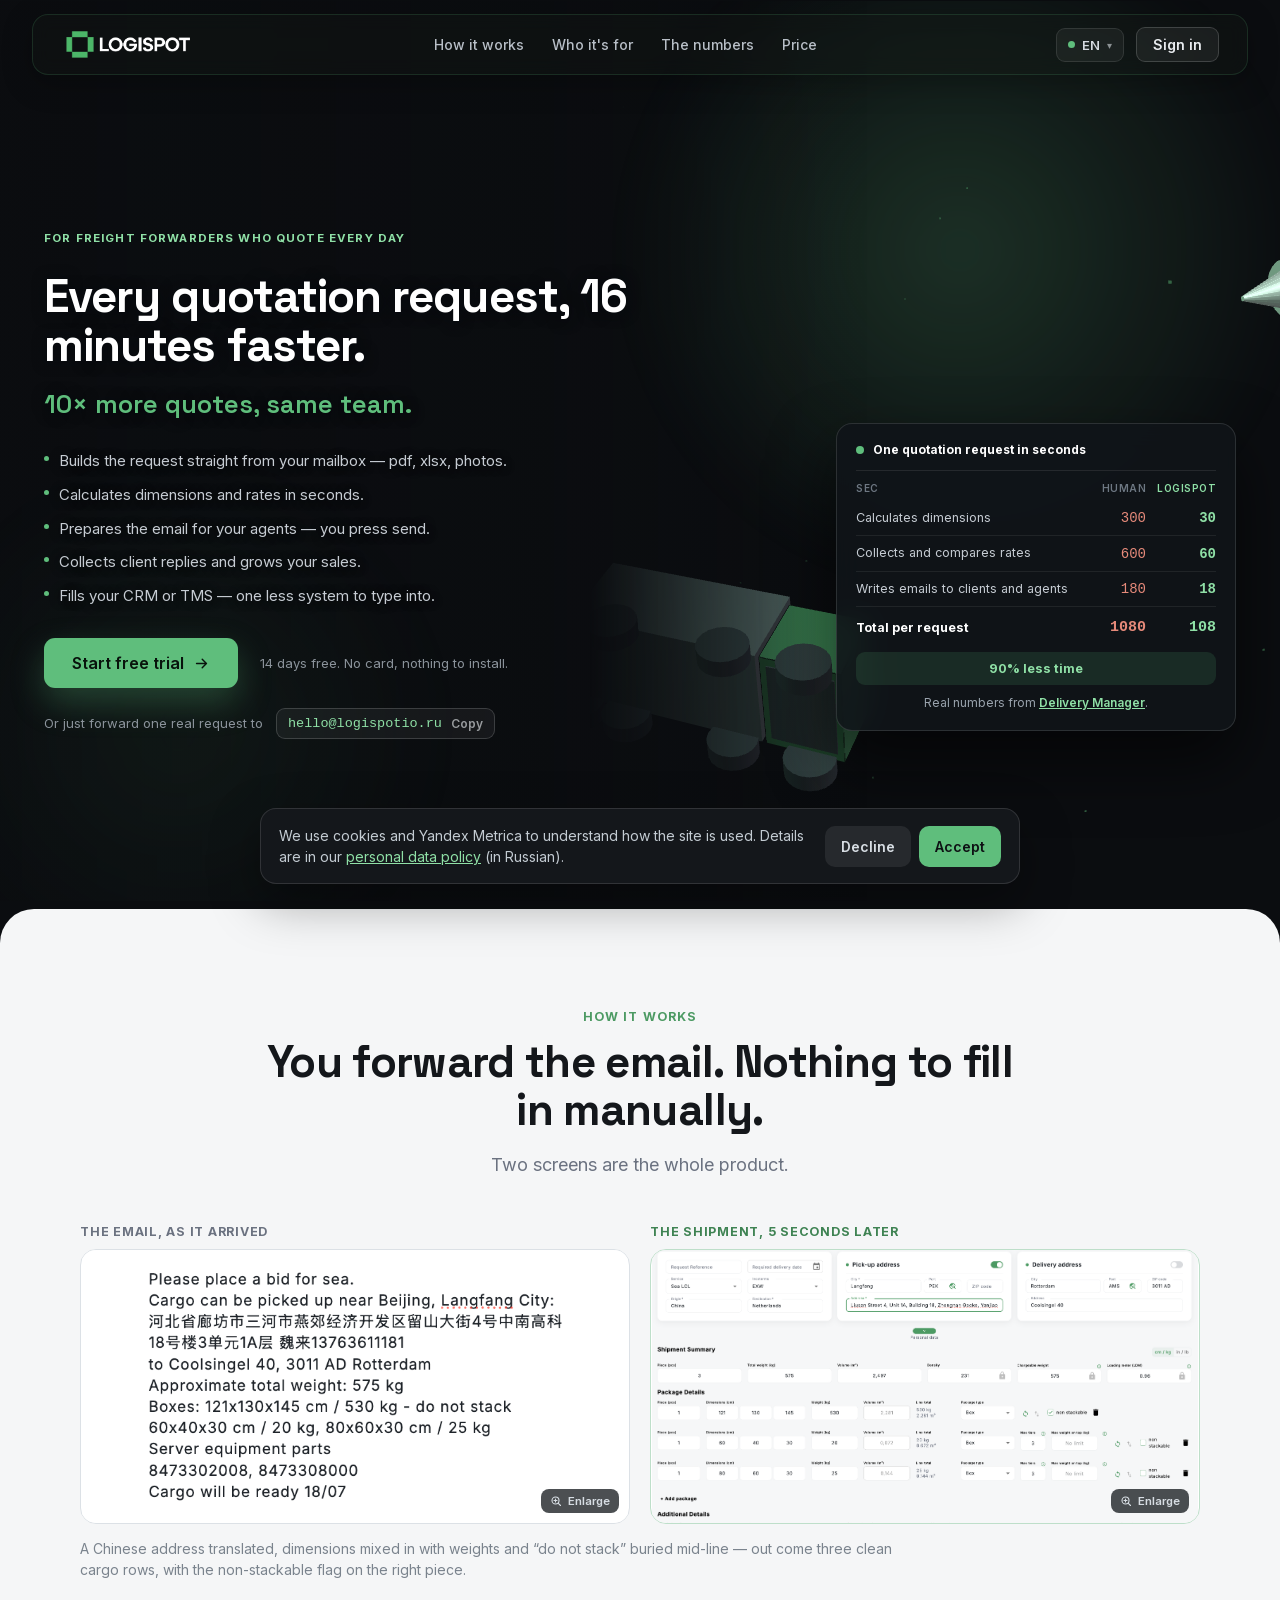
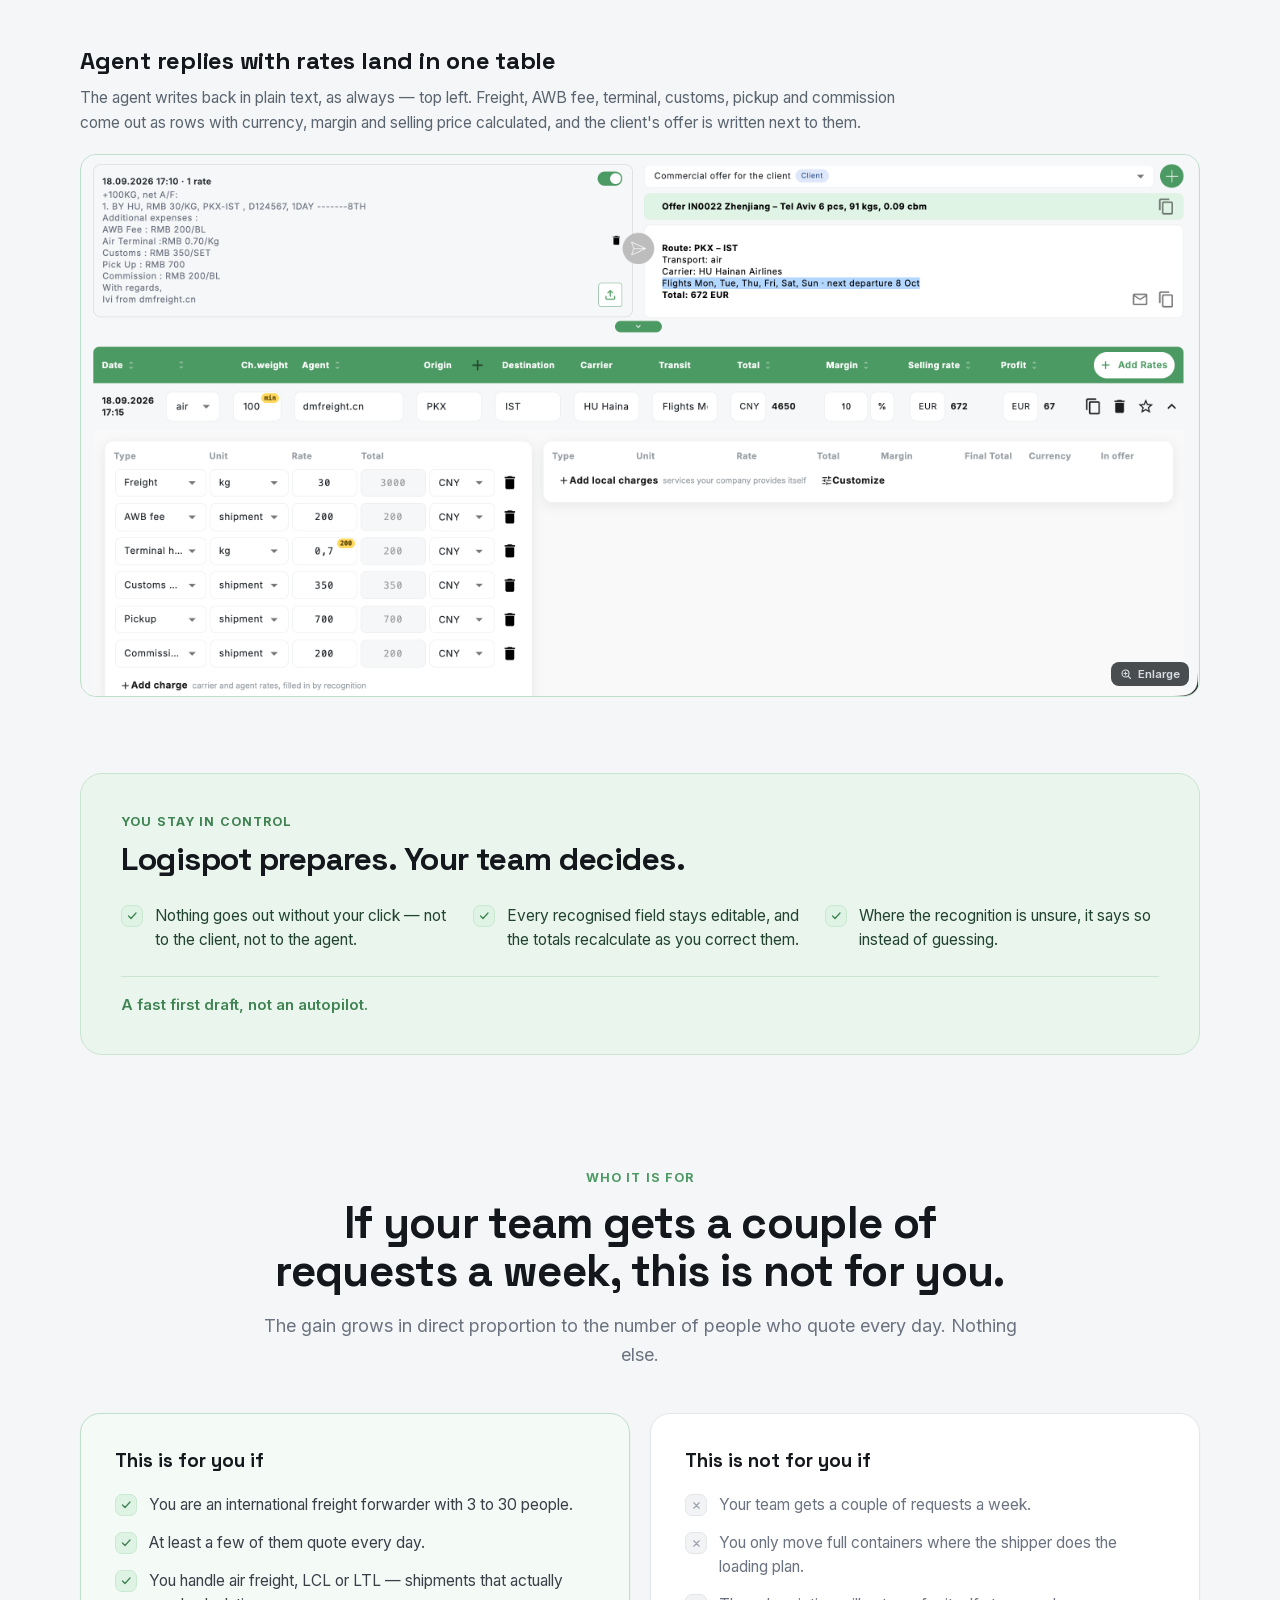
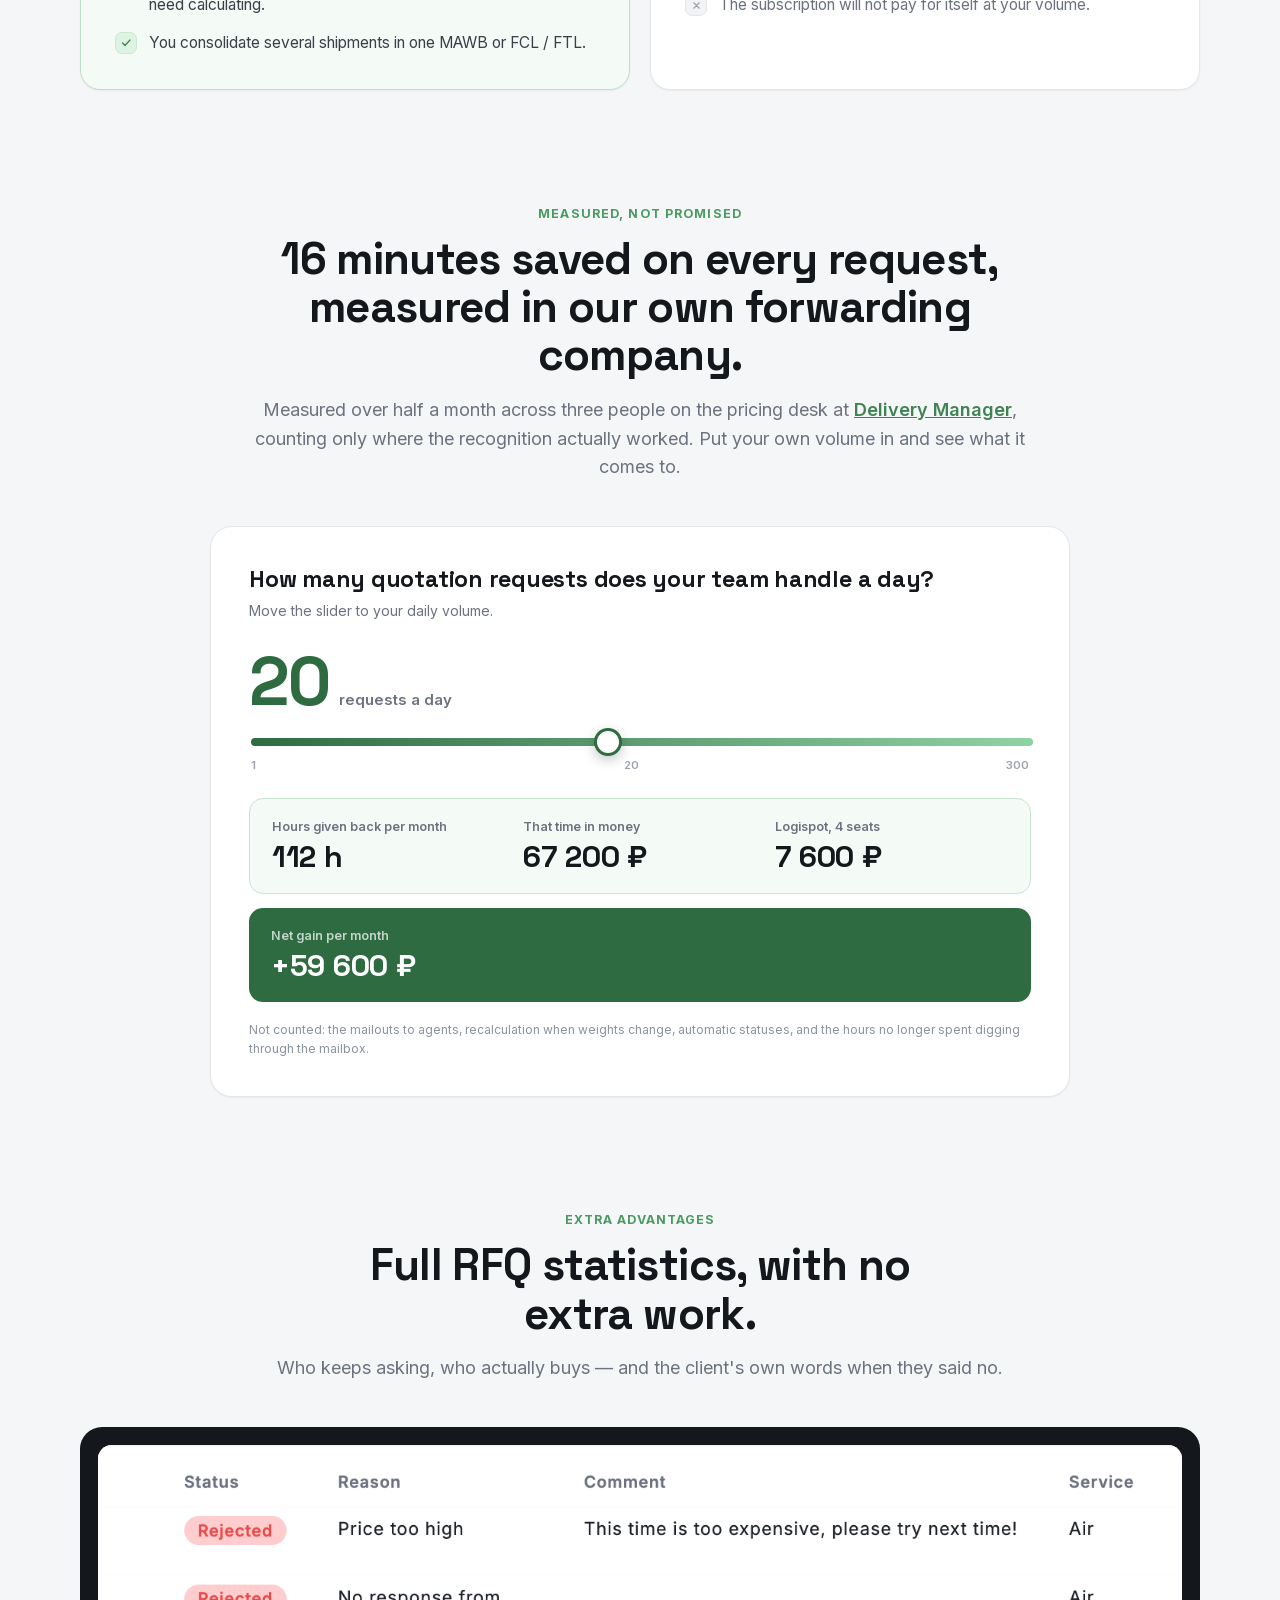
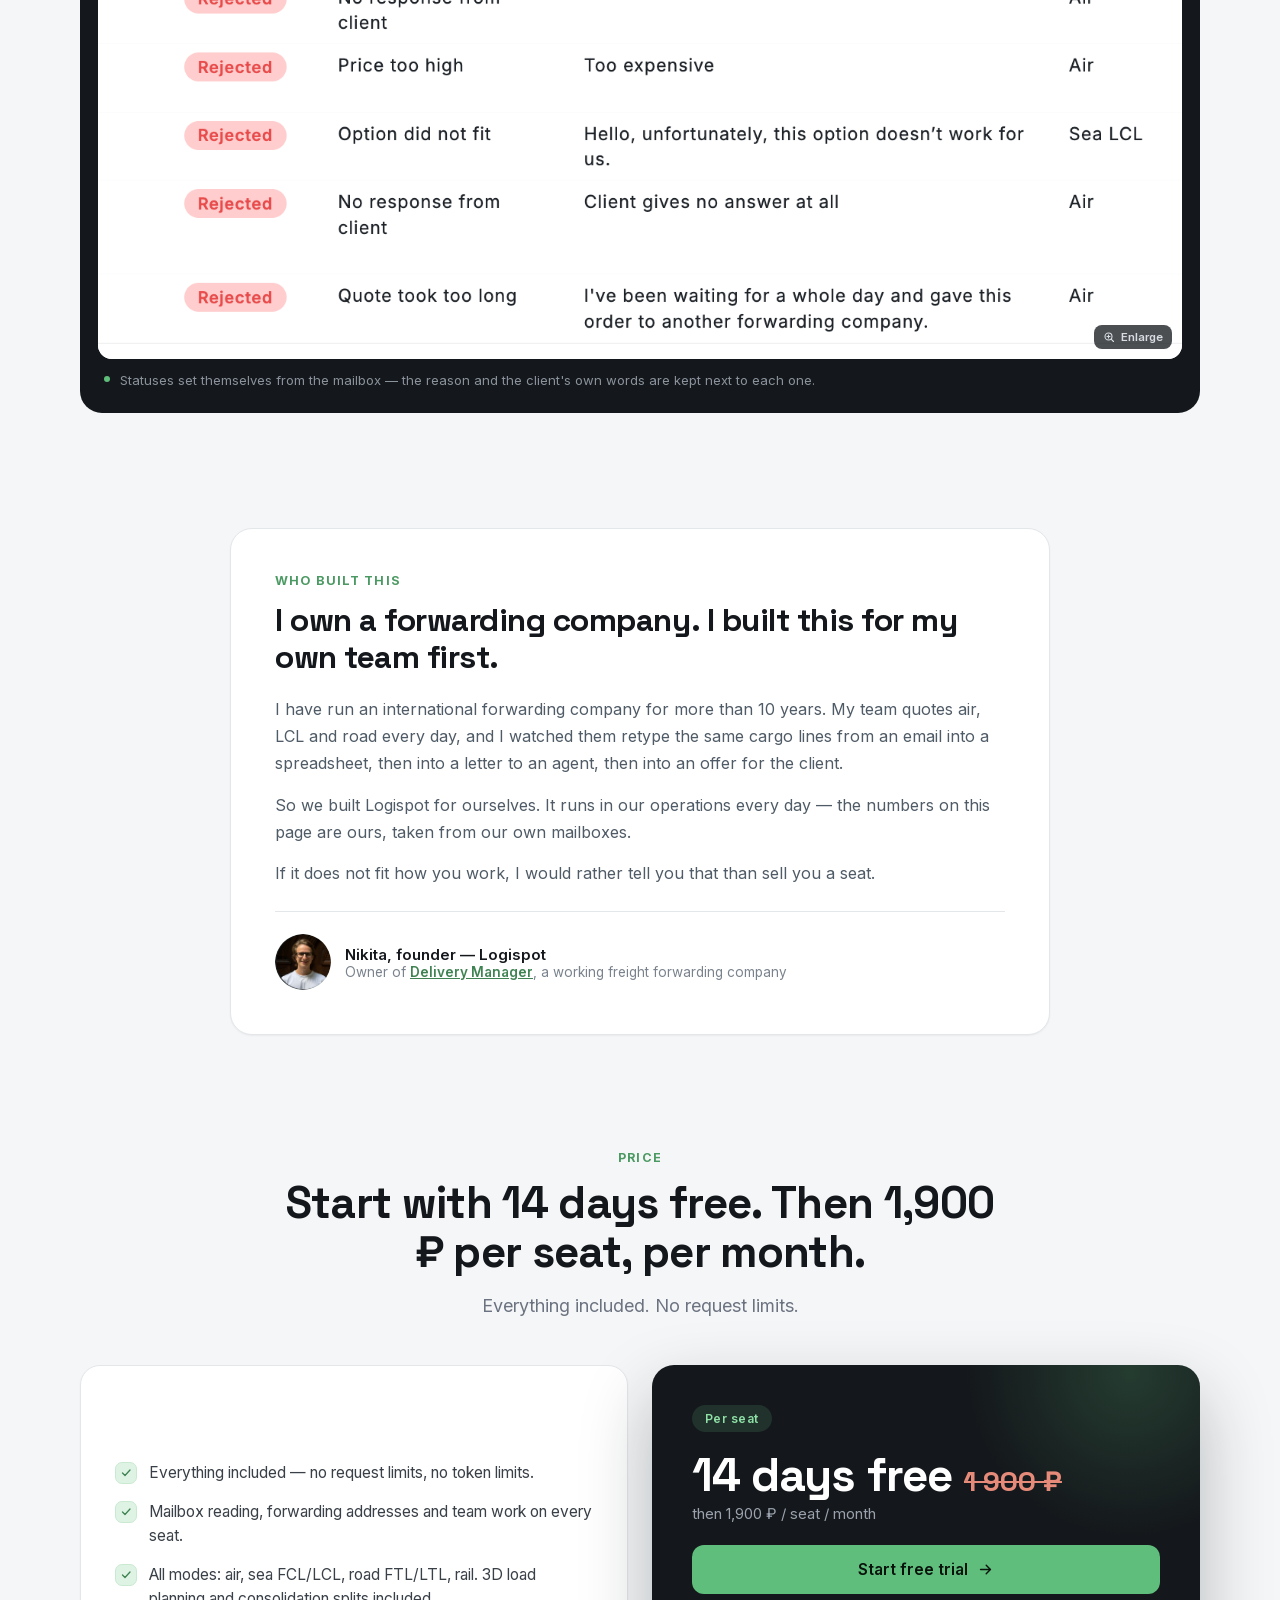
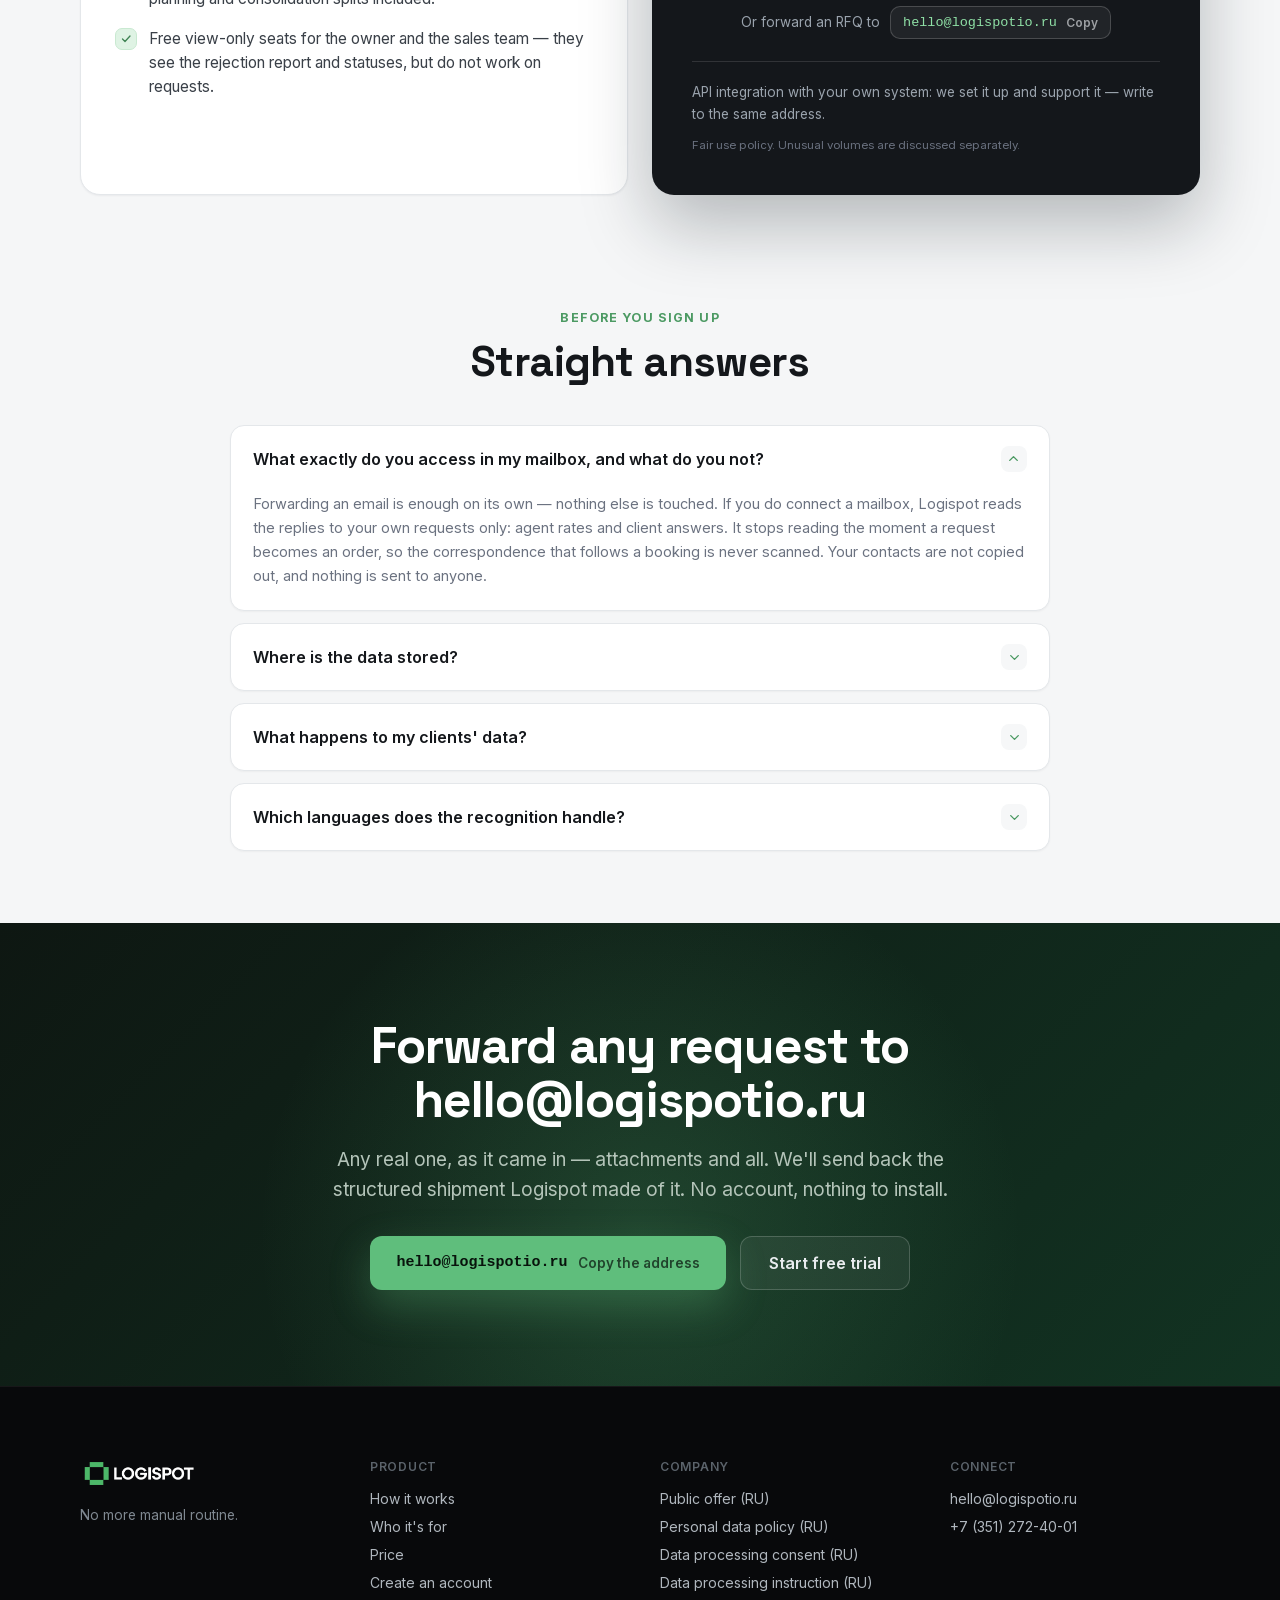
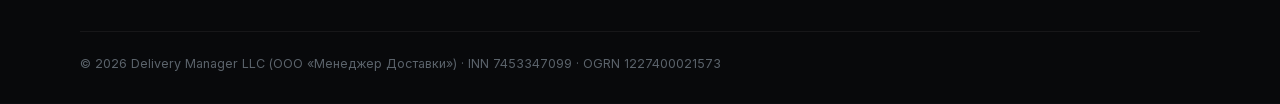
==== en/index.html @ d1663364 "Russian site logispotio.ru: RU + EN, legal docs, self-hosted assets, VPS deploy" ====
<!DOCTYPE html>
<html lang="en">
<head>
  <meta charset="utf-8">
  <meta name="viewport" content="width=device-width, initial-scale=1">
  <title>Logispot — quotation automation for freight forwarders</title>
  <meta name="description" content="Logispot reads the quotation requests in your team’s mailbox, turns them into structured shipments, sends them to your agents and tracks what comes back. 14 days free, then 1,900 ₽ per seat per month.">
  <meta name="robots" content="index, follow">
  <link rel="canonical" href="https://logispotio.ru/en/">
  <link rel="alternate" hreflang="ru" href="https://logispotio.ru/">
  <link rel="alternate" hreflang="en" href="https://logispotio.ru/en/">
  <link rel="alternate" hreflang="x-default" href="https://logispotio.ru/">
  <link rel="icon" type="image/svg+xml" href="../static/img/favicon.svg">
  <meta property="og:type" content="website">
  <meta property="og:site_name" content="Logispot">
  <meta property="og:locale" content="en_US">
  <meta property="og:title" content="Logispot — 10× more quotes, same team">
  <meta property="og:description" content="Logispot reads the quotation requests in your team’s mailbox, turns them into structured shipments, sends them to your agents and tracks what comes back. 14 days free, then 1,900 ₽ per seat per month.">
  <meta property="og:url" content="https://logispotio.ru/en/">
  <meta property="og:image" content="https://logispotio.ru/static/img/logo-color.png">
  <link rel="preload" href="../static/fonts/inter-cyrillic-1.woff2" as="font" type="font/woff2" crossorigin>
  <link rel="stylesheet" href="../static/css/fonts.css?v=20261016a">
  <link rel="stylesheet" href="../static/css/styles.css?v=20261016a">
  <script type="application/ld+json">
  {"@context":"https://schema.org","@type":"SoftwareApplication","name":"Logispot","applicationCategory":"BusinessApplication","operatingSystem":"Web","inLanguage":"en","url":"https://logispotio.ru/en/","offers":{"@type":"Offer","price":"1900","priceCurrency":"RUB"},"provider":{"@type":"Organization","name":"ООО «Менеджер Доставки»","taxID":"7453347099"}}
  </script>
</head>
<body>
  <div id="app"></div>
  <noscript>
    <div style="max-width:640px;margin:80px auto;padding:0 24px;font-family:'Inter',system-ui,sans-serif;color:#E9ECEF;text-align:center;">
      <h1 style="font-family:'Space Grotesk',sans-serif;color:#fff;">Logispot</h1>
      <p style="color:#A9B1B9;line-height:1.6;">Logispot reads the requests in your mailbox and turns them into structured shipments. Enable JavaScript or open <a href="https://app.logispotio.ru">app.logispotio.ru</a>.</p>
    </div>
  </noscript>
  <script>window.LP_LANG = 'EN'; window.LP_BASE = '../'; window.LP_METRIKA_ID = '';</script>
  <script src="../static/vendor/three.min.js"></script>
  <script src="../static/js/app.js?v=20261016a" defer></script>
</body>
</html>
---- static/css/fonts.css ----
/* cyrillic-ext */
@font-face {
  font-family: 'Inter';
  font-style: normal;
  font-weight: 400;
  font-display: swap;
  src: url(../fonts/inter-cyrillic-ext-0.woff2) format('woff2');
  unicode-range: U+0460-052F, U+1C80-1C8A, U+20B4, U+2DE0-2DFF, U+A640-A69F, U+FE2E-FE2F;
}
/* cyrillic */
@font-face {
  font-family: 'Inter';
  font-style: normal;
  font-weight: 400;
  font-display: swap;
  src: url(../fonts/inter-cyrillic-1.woff2) format('woff2');
  unicode-range: U+0301, U+0400-045F, U+0490-0491, U+04B0-04B1, U+2116;
}
/* latin-ext */
@font-face {
  font-family: 'Inter';
  font-style: normal;
  font-weight: 400;
  font-display: swap;
  src: url(../fonts/inter-latin-ext-2.woff2) format('woff2');
  unicode-range: U+0100-02BA, U+02BD-02C5, U+02C7-02CC, U+02CE-02D7, U+02DD-02FF, U+0304, U+0308, U+0329, U+1D00-1DBF, U+1E00-1E9F, U+1EF2-1EFF, U+2020, U+20A0-20AB, U+20AD-20C4, U+2113, U+2C60-2C7F, U+A720-A7FF;
}
/* latin */
@font-face {
  font-family: 'Inter';
  font-style: normal;
  font-weight: 400;
  font-display: swap;
  src: url(../fonts/inter-latin-3.woff2) format('woff2');
  unicode-range: U+0000-00FF, U+0131, U+0152-0153, U+02BB-02BC, U+02C6, U+02DA, U+02DC, U+0304, U+0308, U+0329, U+2000-206F, U+20AC, U+2122, U+2191, U+2193, U+2212, U+2215, U+FEFF, U+FFFD;
}
/* cyrillic-ext */
@font-face {
  font-family: 'Inter';
  font-style: normal;
  font-weight: 500;
  font-display: swap;
  src: url(../fonts/inter-cyrillic-ext-0.woff2) format('woff2');
  unicode-range: U+0460-052F, U+1C80-1C8A, U+20B4, U+2DE0-2DFF, U+A640-A69F, U+FE2E-FE2F;
}
/* cyrillic */
@font-face {
  font-family: 'Inter';
  font-style: normal;
  font-weight: 500;
  font-display: swap;
  src: url(../fonts/inter-cyrillic-1.woff2) format('woff2');
  unicode-range: U+0301, U+0400-045F, U+0490-0491, U+04B0-04B1, U+2116;
}
/* latin-ext */
@font-face {
  font-family: 'Inter';
  font-style: normal;
  font-weight: 500;
  font-display: swap;
  src: url(../fonts/inter-latin-ext-2.woff2) format('woff2');
  unicode-range: U+0100-02BA, U+02BD-02C5, U+02C7-02CC, U+02CE-02D7, U+02DD-02FF, U+0304, U+0308, U+0329, U+1D00-1DBF, U+1E00-1E9F, U+1EF2-1EFF, U+2020, U+20A0-20AB, U+20AD-20C4, U+2113, U+2C60-2C7F, U+A720-A7FF;
}
/* latin */
@font-face {
  font-family: 'Inter';
  font-style: normal;
  font-weight: 500;
  font-display: swap;
  src: url(../fonts/inter-latin-3.woff2) format('woff2');
  unicode-range: U+0000-00FF, U+0131, U+0152-0153, U+02BB-02BC, U+02C6, U+02DA, U+02DC, U+0304, U+0308, U+0329, U+2000-206F, U+20AC, U+2122, U+2191, U+2193, U+2212, U+2215, U+FEFF, U+FFFD;
}
/* cyrillic-ext */
@font-face {
  font-family: 'Inter';
  font-style: normal;
  font-weight: 600;
  font-display: swap;
  src: url(../fonts/inter-cyrillic-ext-0.woff2) format('woff2');
  unicode-range: U+0460-052F, U+1C80-1C8A, U+20B4, U+2DE0-2DFF, U+A640-A69F, U+FE2E-FE2F;
}
/* cyrillic */
@font-face {
  font-family: 'Inter';
  font-style: normal;
  font-weight: 600;
  font-display: swap;
  src: url(../fonts/inter-cyrillic-1.woff2) format('woff2');
  unicode-range: U+0301, U+0400-045F, U+0490-0491, U+04B0-04B1, U+2116;
}
/* latin-ext */
@font-face {
  font-family: 'Inter';
  font-style: normal;
  font-weight: 600;
  font-display: swap;
  src: url(../fonts/inter-latin-ext-2.woff2) format('woff2');
  unicode-range: U+0100-02BA, U+02BD-02C5, U+02C7-02CC, U+02CE-02D7, U+02DD-02FF, U+0304, U+0308, U+0329, U+1D00-1DBF, U+1E00-1E9F, U+1EF2-1EFF, U+2020, U+20A0-20AB, U+20AD-20C4, U+2113, U+2C60-2C7F, U+A720-A7FF;
}
/* latin */
@font-face {
  font-family: 'Inter';
  font-style: normal;
  font-weight: 600;
  font-display: swap;
  src: url(../fonts/inter-latin-3.woff2) format('woff2');
  unicode-range: U+0000-00FF, U+0131, U+0152-0153, U+02BB-02BC, U+02C6, U+02DA, U+02DC, U+0304, U+0308, U+0329, U+2000-206F, U+20AC, U+2122, U+2191, U+2193, U+2212, U+2215, U+FEFF, U+FFFD;
}
/* cyrillic-ext */
@font-face {
  font-family: 'Inter';
  font-style: normal;
  font-weight: 700;
  font-display: swap;
  src: url(../fonts/inter-cyrillic-ext-0.woff2) format('woff2');
  unicode-range: U+0460-052F, U+1C80-1C8A, U+20B4, U+2DE0-2DFF, U+A640-A69F, U+FE2E-FE2F;
}
/* cyrillic */
@font-face {
  font-family: 'Inter';
  font-style: normal;
  font-weight: 700;
  font-display: swap;
  src: url(../fonts/inter-cyrillic-1.woff2) format('woff2');
  unicode-range: U+0301, U+0400-045F, U+0490-0491, U+04B0-04B1, U+2116;
}
/* latin-ext */
@font-face {
  font-family: 'Inter';
  font-style: normal;
  font-weight: 700;
  font-display: swap;
  src: url(../fonts/inter-latin-ext-2.woff2) format('woff2');
  unicode-range: U+0100-02BA, U+02BD-02C5, U+02C7-02CC, U+02CE-02D7, U+02DD-02FF, U+0304, U+0308, U+0329, U+1D00-1DBF, U+1E00-1E9F, U+1EF2-1EFF, U+2020, U+20A0-20AB, U+20AD-20C4, U+2113, U+2C60-2C7F, U+A720-A7FF;
}
/* latin */
@font-face {
  font-family: 'Inter';
  font-style: normal;
  font-weight: 700;
  font-display: swap;
  src: url(../fonts/inter-latin-3.woff2) format('woff2');
  unicode-range: U+0000-00FF, U+0131, U+0152-0153, U+02BB-02BC, U+02C6, U+02DA, U+02DC, U+0304, U+0308, U+0329, U+2000-206F, U+20AC, U+2122, U+2191, U+2193, U+2212, U+2215, U+FEFF, U+FFFD;
}
/* latin-ext */
@font-face {
  font-family: 'Space Grotesk';
  font-style: normal;
  font-weight: 500;
  font-display: swap;
  src: url(../fonts/spacegrotesk-latin-ext-4.woff2) format('woff2');
  unicode-range: U+0100-02BA, U+02BD-02C5, U+02C7-02CC, U+02CE-02D7, U+02DD-02FF, U+0304, U+0308, U+0329, U+1D00-1DBF, U+1E00-1E9F, U+1EF2-1EFF, U+2020, U+20A0-20AB, U+20AD-20C4, U+2113, U+2C60-2C7F, U+A720-A7FF;
}
/* latin */
@font-face {
  font-family: 'Space Grotesk';
  font-style: normal;
  font-weight: 500;
  font-display: swap;
  src: url(../fonts/spacegrotesk-latin-5.woff2) format('woff2');
  unicode-range: U+0000-00FF, U+0131, U+0152-0153, U+02BB-02BC, U+02C6, U+02DA, U+02DC, U+0304, U+0308, U+0329, U+2000-206F, U+20AC, U+2122, U+2191, U+2193, U+2212, U+2215, U+FEFF, U+FFFD;
}
/* latin-ext */
@font-face {
  font-family: 'Space Grotesk';
  font-style: normal;
  font-weight: 600;
  font-display: swap;
  src: url(../fonts/spacegrotesk-latin-ext-4.woff2) format('woff2');
  unicode-range: U+0100-02BA, U+02BD-02C5, U+02C7-02CC, U+02CE-02D7, U+02DD-02FF, U+0304, U+0308, U+0329, U+1D00-1DBF, U+1E00-1E9F, U+1EF2-1EFF, U+2020, U+20A0-20AB, U+20AD-20C4, U+2113, U+2C60-2C7F, U+A720-A7FF;
}
/* latin */
@font-face {
  font-family: 'Space Grotesk';
  font-style: normal;
  font-weight: 600;
  font-display: swap;
  src: url(../fonts/spacegrotesk-latin-5.woff2) format('woff2');
  unicode-range: U+0000-00FF, U+0131, U+0152-0153, U+02BB-02BC, U+02C6, U+02DA, U+02DC, U+0304, U+0308, U+0329, U+2000-206F, U+20AC, U+2122, U+2191, U+2193, U+2212, U+2215, U+FEFF, U+FFFD;
}
/* latin-ext */
@font-face {
  font-family: 'Space Grotesk';
  font-style: normal;
  font-weight: 700;
  font-display: swap;
  src: url(../fonts/spacegrotesk-latin-ext-4.woff2) format('woff2');
  unicode-range: U+0100-02BA, U+02BD-02C5, U+02C7-02CC, U+02CE-02D7, U+02DD-02FF, U+0304, U+0308, U+0329, U+1D00-1DBF, U+1E00-1E9F, U+1EF2-1EFF, U+2020, U+20A0-20AB, U+20AD-20C4, U+2113, U+2C60-2C7F, U+A720-A7FF;
}
/* latin */
@font-face {
  font-family: 'Space Grotesk';
  font-style: normal;
  font-weight: 700;
  font-display: swap;
  src: url(../fonts/spacegrotesk-latin-5.woff2) format('woff2');
  unicode-range: U+0000-00FF, U+0131, U+0152-0153, U+02BB-02BC, U+02C6, U+02DA, U+02DC, U+0304, U+0308, U+0329, U+2000-206F, U+20AC, U+2122, U+2191, U+2193, U+2212, U+2215, U+FEFF, U+FFFD;
}
---- static/css/styles.css ----
/* Logispot landing — global styles */

*, *::before, *::after { box-sizing: border-box; }

html { scroll-behavior: smooth; }

body {
  margin: 0;
  background: #0B0D10;
  color: #E9ECEF;
  font-family: 'Inter', system-ui, sans-serif;
  -webkit-font-smoothing: antialiased;
  text-rendering: optimizeLegibility;
  overflow-x: hidden;
}

a { color: #4C9A63; text-decoration: none; }
a:hover { color: #3F8353; }

input:focus, select:focus, textarea:focus {
  outline: none;
  border-color: #5FBE7C !important;
}

button { font-family: inherit; }

/* Animations */
@keyframes lpfloat { 0%, 100% { transform: translateY(0); } 50% { transform: translateY(-9px); } }
@keyframes lppulse { 0%, 100% { opacity: .55; } 50% { opacity: 1; } }

/* Scroll reveal */
[data-reveal] {
  opacity: 0;
  transform: translateY(28px);
  transition: opacity .7s cubic-bezier(.16, 1, .3, 1), transform .7s cubic-bezier(.16, 1, .3, 1);
}
[data-reveal].is-visible { opacity: 1; transform: none; }

/* Card & button hover */
.lp-card {
  transition: transform .25s cubic-bezier(.16,1,.3,1), box-shadow .25s ease, border-color .25s ease;
}
.lp-card:hover {
  transform: translateY(-5px);
  box-shadow: 0 16px 32px rgba(16,24,32,0.12);
  border-color: #3F8353 !important;
}
.lp-btn-primary {
  transition: background-color .2s ease, color .2s ease;
}
.lp-btn-primary:hover {
  background-color: #3F8353 !important;
  color: #fff !important;
}
.lp-btn-secondary {
  transition: background-color .2s ease, border-color .2s ease;
}
.lp-btn-secondary:hover {
  background-color: rgba(255,255,255,0.14) !important;
  border-color: rgba(255,255,255,0.32) !important;
}

/* Nav / footer links */
a.lp-nav-link {
  transition: color .2s ease;
}
a.lp-nav-link:hover {
  color: #5FBE7C !important;
}

/* FAQ chevron */
.lp-faq-chev {
  transition: background-color .2s ease, color .2s ease, transform .3s ease;
}
.lp-faq-btn:hover .lp-faq-chev {
  background-color: #DFF3E4 !important;
  color: #2F6B41 !important;
}

@media (prefers-reduced-motion: reduce) {
  html { scroll-behavior: auto; }
  [data-reveal] { opacity: 1 !important; transform: none !important; transition: none; }
  * { animation-duration: .001ms !important; animation-iteration-count: 1 !important; }
}

@media (max-width: 700px) {
  .lp-nav-links { display: none !important; }
}


/* Four-item grids: only ever 4 or 2 across, never an orphan 3+1 */
.lp-quad {
  grid-template-columns: repeat(4, minmax(0, 1fr)) !important;
}
@media (max-width: 1000px) {
  .lp-quad {
    grid-template-columns: repeat(2, minmax(0, 1fr)) !important;
  }
}
@media (max-width: 520px) {
  .lp-quad {
    grid-template-columns: minmax(0, 1fr) !important;
  }
}

/* Gallery arrows: outside the frame on wide screens, tucked in on narrow ones */
.lp-shot-nav {
  position: absolute;
  top: 50%;
  margin-top: -34px;
  transform: translateY(-50%);
  transition: background-color .2s ease, box-shadow .2s ease;
  z-index: 2;
}
.lp-shot-nav:hover {
  background: #2E6B41 !important;
  box-shadow: 0 8px 22px rgba(16,24,32,0.26) !important;
}
.lp-shot-nav-prev { left: -72px; }
.lp-shot-nav-next { right: -72px; }
@media (max-width: 1330px) {
  .lp-shot-nav-prev { left: 12px; }
  .lp-shot-nav-next { right: 12px; }
}

.lp-shot-frame {
  transition: border-color .25s ease, box-shadow .25s ease;
}
.lp-shot-frame:hover {
  border-color: #3F8353 !important;
  box-shadow: 0 10px 30px rgba(47,107,65,0.14) !important;
}

/* Feature grids: always 3 across, then 2, then 1 — never an orphan */
.lp-tri { grid-template-columns: repeat(3, minmax(0, 1fr)) !important; }
@media (max-width: 980px) { .lp-tri { grid-template-columns: repeat(2, minmax(0, 1fr)) !important; } }
@media (max-width: 620px) { .lp-tri { grid-template-columns: minmax(0, 1fr) !important; } }

/* Three lead cards: 3 across or stacked — never 2+1 */
@media (max-width: 980px) {
  .lp-tri-lead { grid-template-columns: minmax(0, 1fr) !important; }
}

/* Rates: agent letter beside the table, stacked on narrow screens */
@media (max-width: 720px) {
  .lp-rates-pair { grid-template-columns: minmax(0, 1fr) !important; }
}

/* Single-question calculator slider */
.lp-range {
  -webkit-appearance: none;
  appearance: none;
  width: 100%;
  height: 8px;
  border-radius: 999px;
  background: linear-gradient(90deg, #2E6B41, #8FD2A4);
  outline: none;
  cursor: pointer;
}
.lp-range::-webkit-slider-thumb {
  -webkit-appearance: none;
  width: 28px;
  height: 28px;
  border-radius: 50%;
  background: #fff;
  border: 3px solid #2E6B41;
  box-shadow: 0 4px 12px rgba(16, 24, 32, 0.24);
  cursor: grab;
}
.lp-range::-moz-range-thumb {
  width: 28px;
  height: 28px;
  border-radius: 50%;
  background: #fff;
  border: 3px solid #2E6B41;
  box-shadow: 0 4px 12px rgba(16, 24, 32, 0.24);
  cursor: grab;
}
.lp-range:focus-visible { box-shadow: 0 0 0 4px rgba(95, 190, 124, 0.35); }

/* ROI calculator */
.lp-calc-in { grid-template-columns: repeat(3, minmax(0, 1fr)) !important; }
.lp-calc-out { grid-auto-flow: column !important; grid-auto-columns: minmax(0, 1fr) !important; }
@media (max-width: 860px) {
  .lp-calc-in { grid-template-columns: repeat(2, minmax(0, 1fr)) !important; }
}
@media (max-width: 560px) {
  .lp-calc-in { grid-template-columns: minmax(0, 1fr) !important; }
  .lp-calc-out { grid-auto-flow: row !important; }
}

/* Mobile nav: burger replaces the inline links */
@media (max-width: 700px) {
  .lp-burger { display: inline-flex !important; }
}

/* Mobile hero: 3D drops behind, the comparison card flows under the copy */
@media (max-width: 900px) {
  #lp-hero-3d { opacity: 0.22; }
  .lp-hero-slot { min-height: 0 !important; flex-basis: 100% !important; }
  .lp-hero-card {
    position: static !important;
    width: 100% !important;
    animation: none !important;
    margin-top: 6px;
  }
}

/* Hero 3D: objects fade out before they reach the copy column */
#lp-hero-3d {
  -webkit-mask-image: linear-gradient(90deg, transparent 0%, transparent 46%, rgba(0,0,0,0.45) 64%, #000 84%);
  mask-image: linear-gradient(90deg, transparent 0%, transparent 46%, rgba(0,0,0,0.45) 64%, #000 84%);
}
@media (max-width: 900px) {
  #lp-hero-3d {
    -webkit-mask-image: none;
    mask-image: none;
  }
}

/* Keep the hero eyebrow clear of the floating nav (~75px of chrome) */
.lp-hero { padding-top: clamp(104px, 10vh, 150px) !important; }
@media (max-width: 900px) {
  .lp-hero { padding-top: 118px !important; }
}
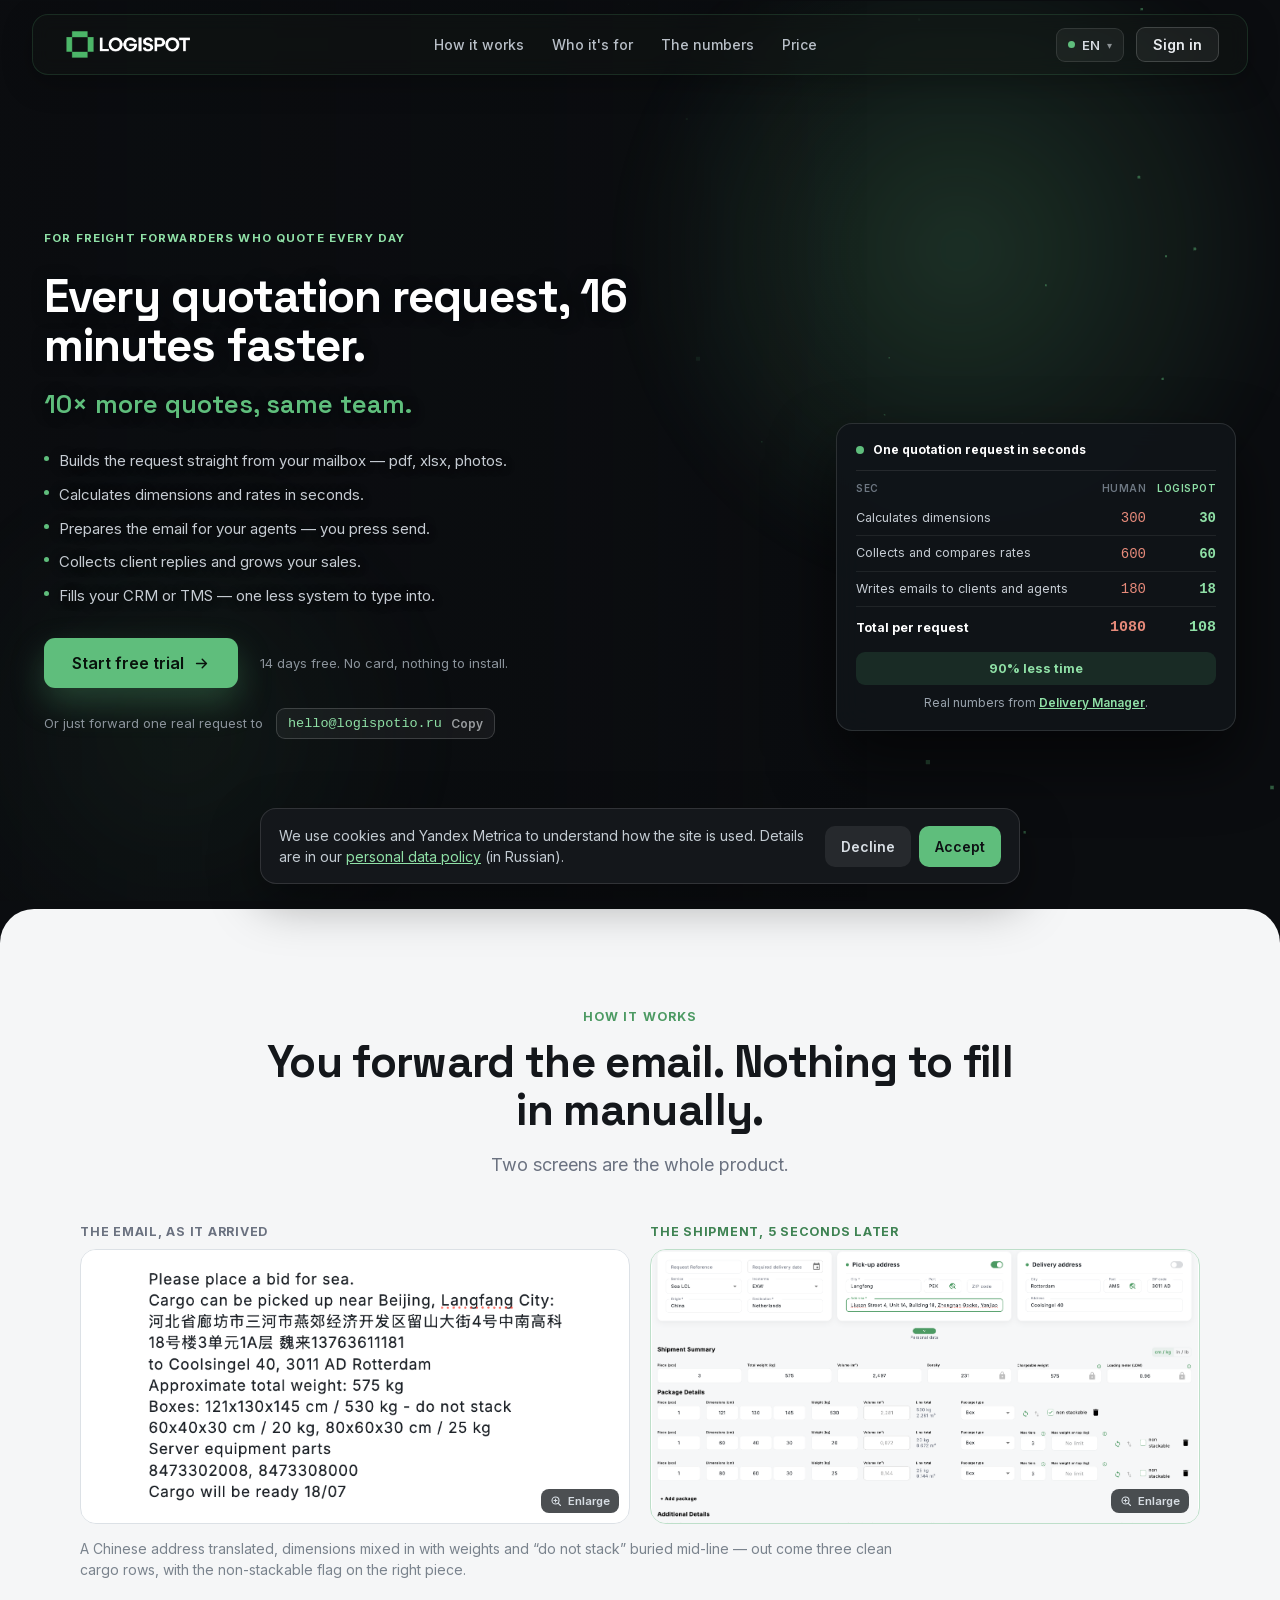
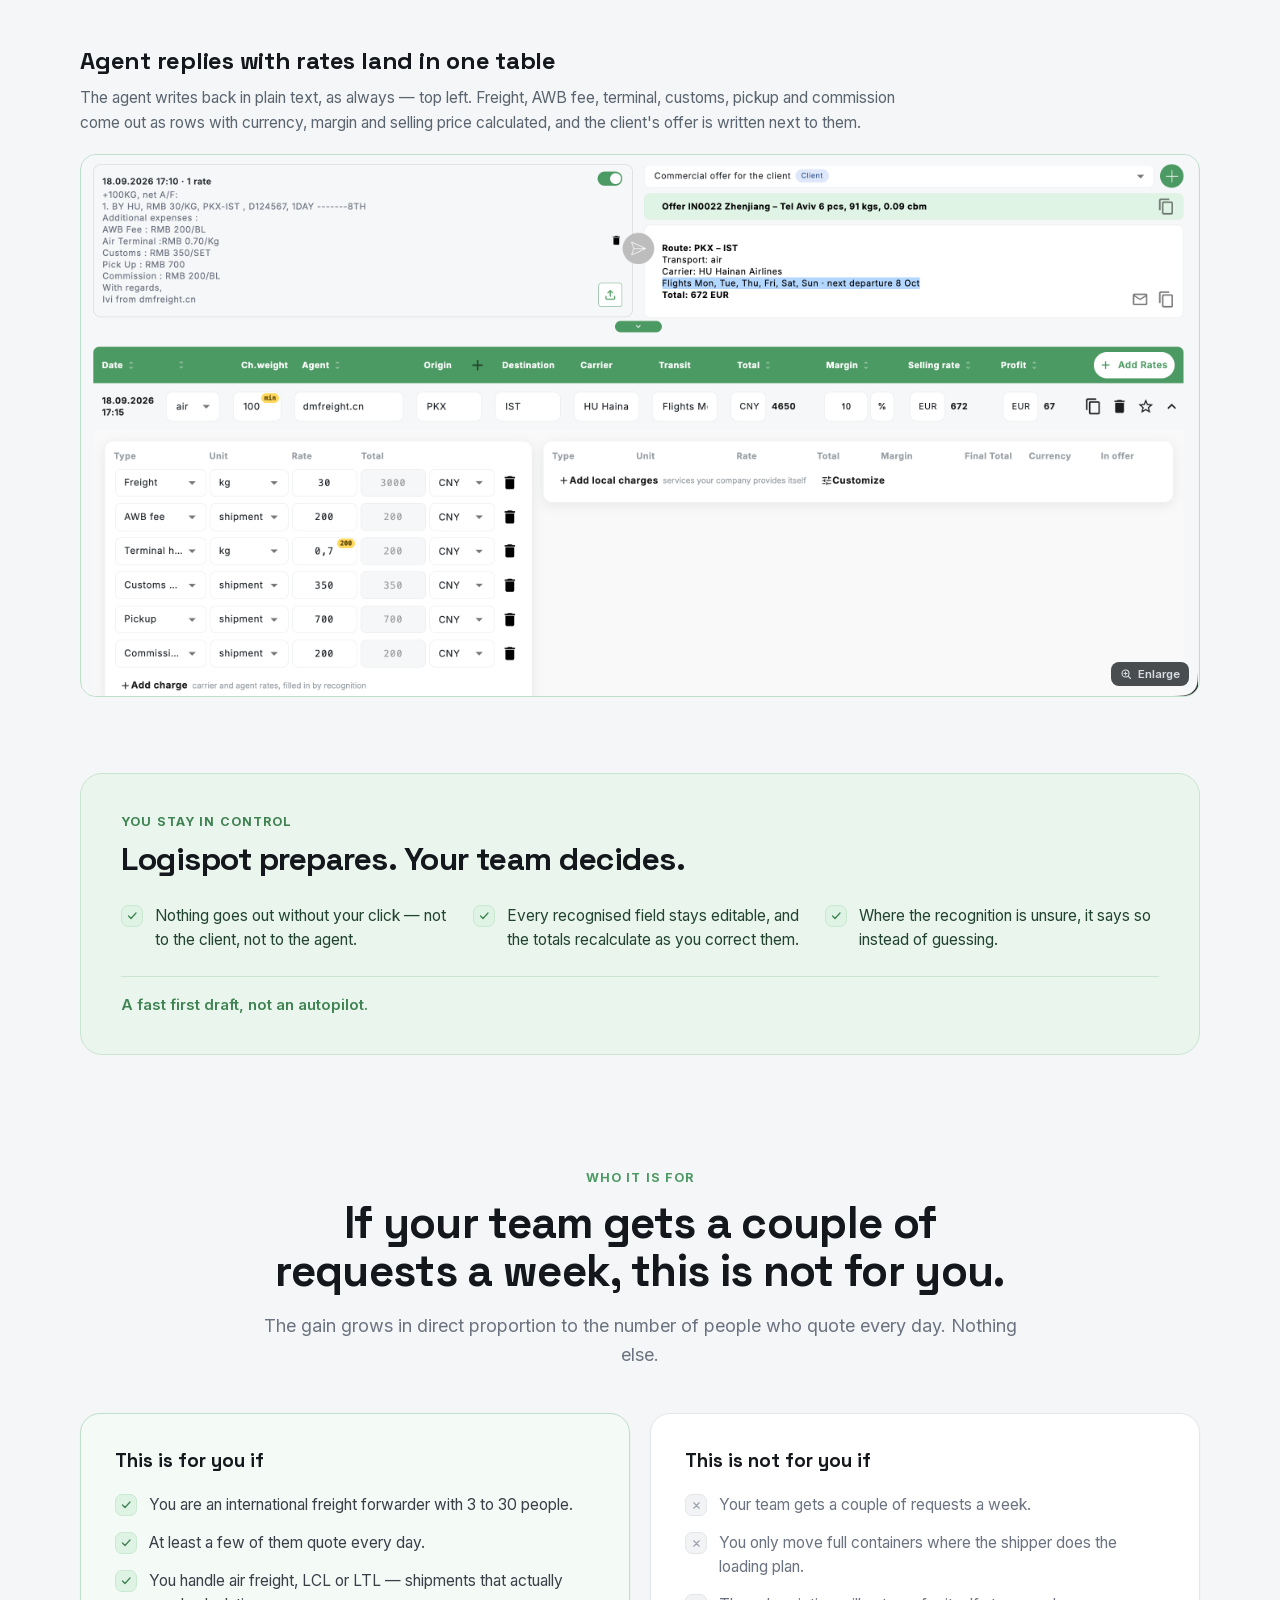
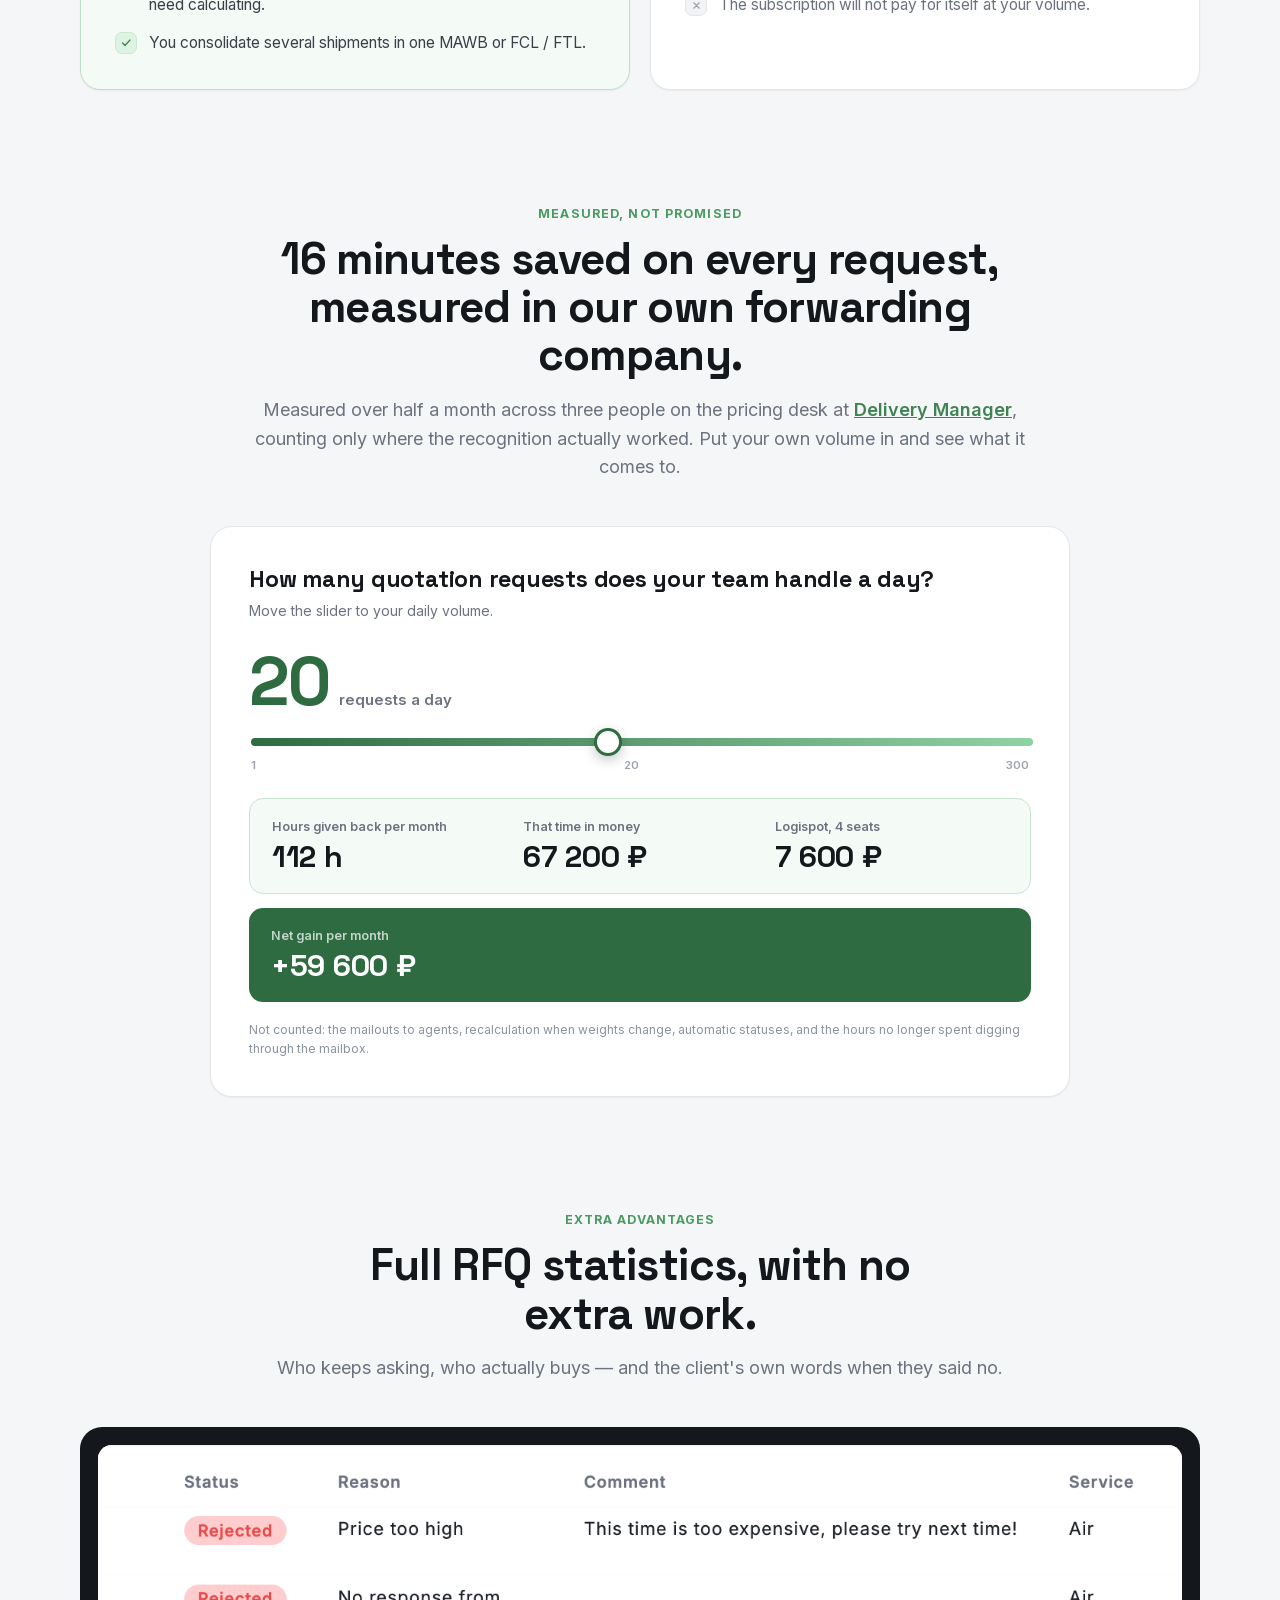
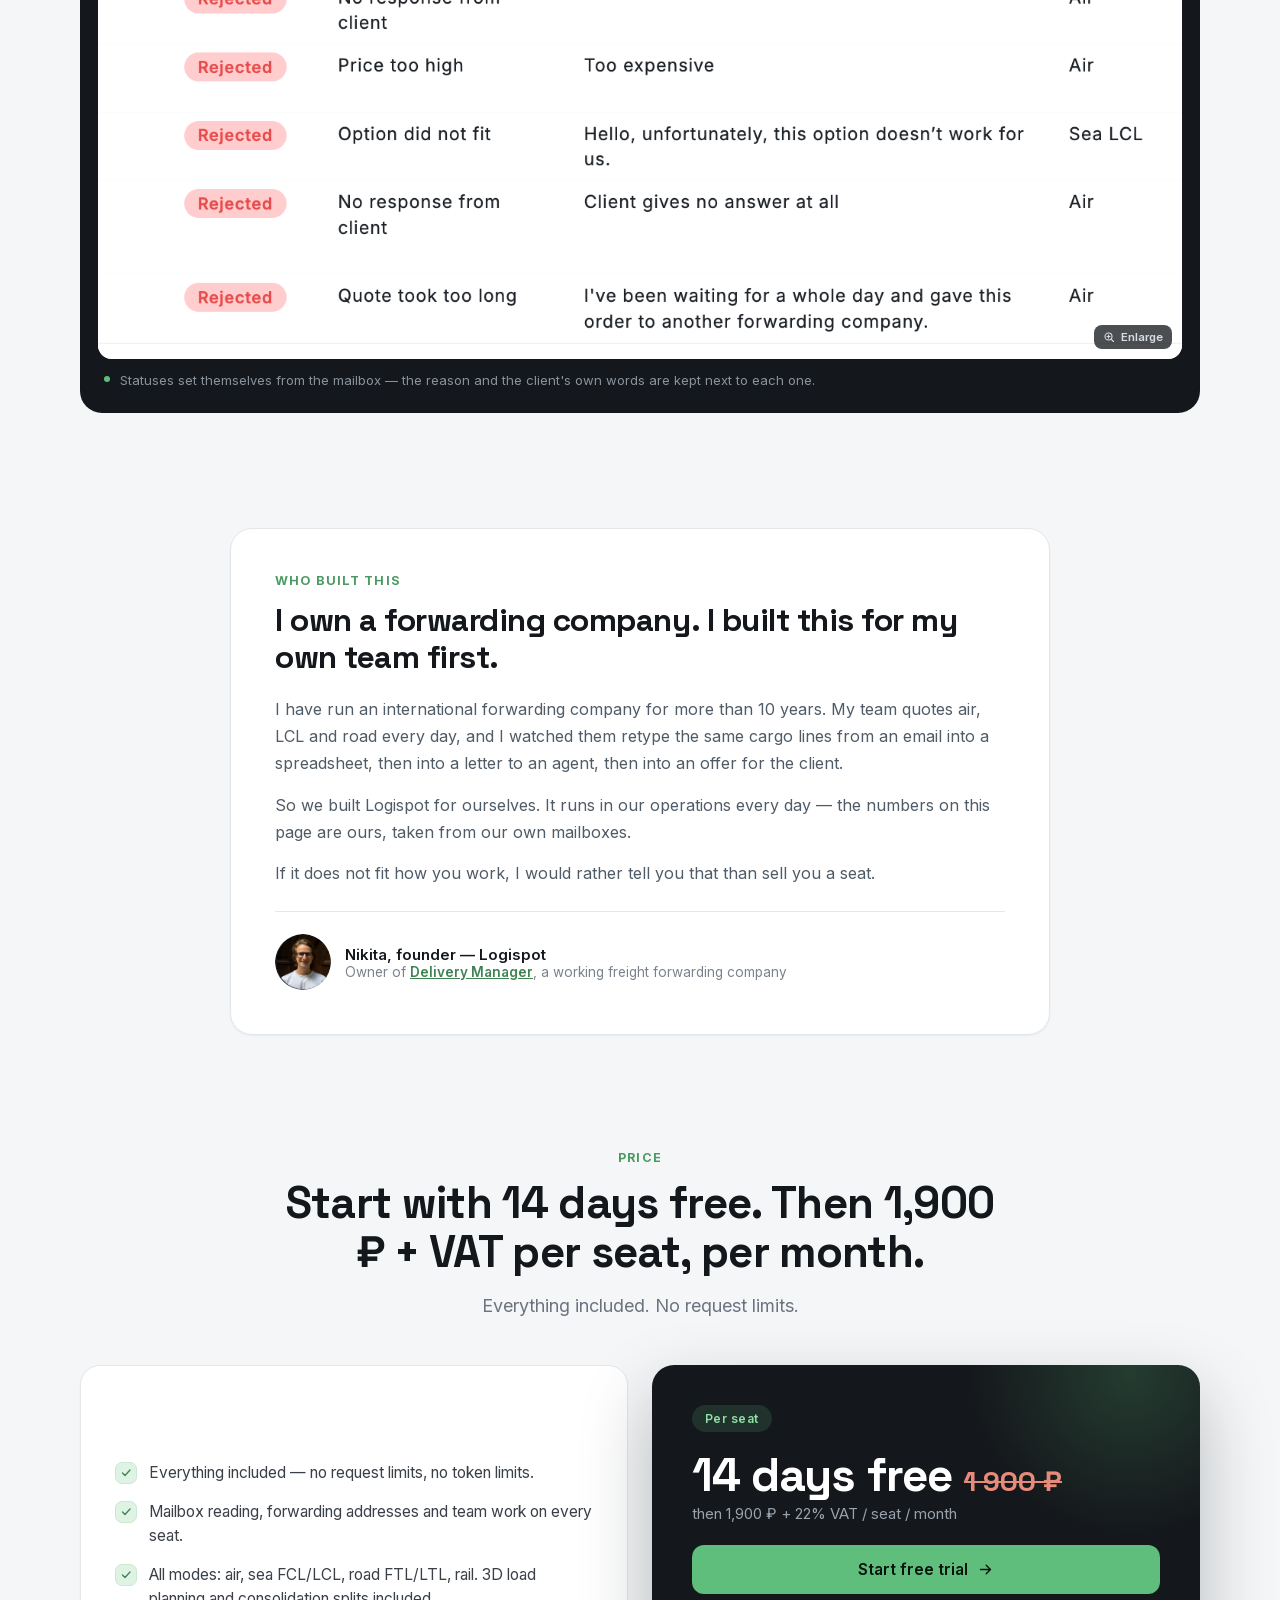
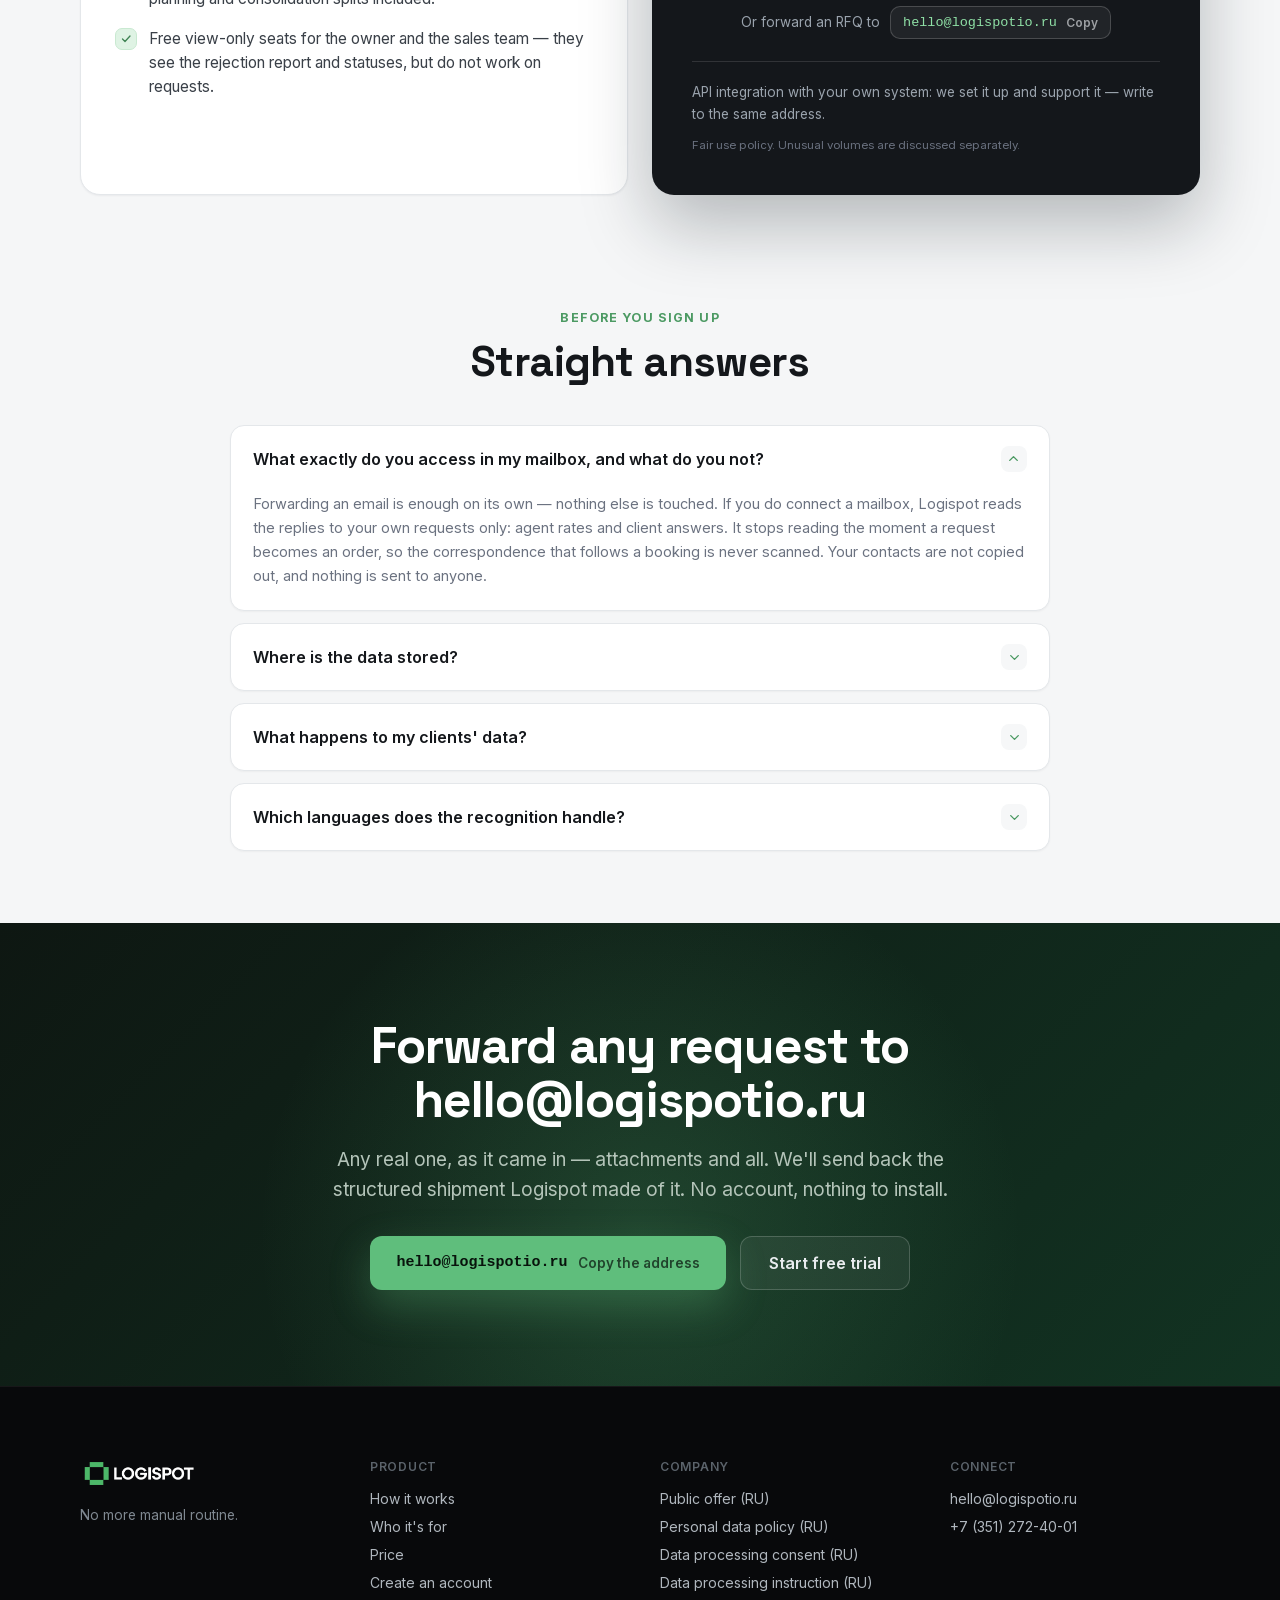
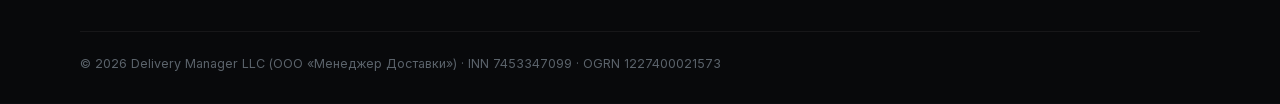
==== commit c355a2b0: "Price: 1 900 ₽ + VAT 22% (2 318 ₽) in offer and site" ====
--- a/en/index.html
+++ b/en/index.html
@@ -4,7 +4,7 @@
   <meta charset="utf-8">
   <meta name="viewport" content="width=device-width, initial-scale=1">
   <title>Logispot — quotation automation for freight forwarders</title>
-  <meta name="description" content="Logispot reads the quotation requests in your team’s mailbox, turns them into structured shipments, sends them to your agents and tracks what comes back. 14 days free, then 1,900 ₽ per seat per month.">
+  <meta name="description" content="Logispot reads the quotation requests in your team’s mailbox, turns them into structured shipments, sends them to your agents and tracks what comes back. 14 days free, then 1,900 ₽ + VAT per seat per month.">
   <meta name="robots" content="index, follow">
   <link rel="canonical" href="https://logispotio.ru/en/">
   <link rel="alternate" hreflang="ru" href="https://logispotio.ru/">
@@ -15,14 +15,14 @@
   <meta property="og:site_name" content="Logispot">
   <meta property="og:locale" content="en_US">
   <meta property="og:title" content="Logispot — 10× more quotes, same team">
-  <meta property="og:description" content="Logispot reads the quotation requests in your team’s mailbox, turns them into structured shipments, sends them to your agents and tracks what comes back. 14 days free, then 1,900 ₽ per seat per month.">
+  <meta property="og:description" content="Logispot reads the quotation requests in your team’s mailbox, turns them into structured shipments, sends them to your agents and tracks what comes back. 14 days free, then 1,900 ₽ + VAT per seat per month.">
   <meta property="og:url" content="https://logispotio.ru/en/">
   <meta property="og:image" content="https://logispotio.ru/static/img/logo-color.png">
   <link rel="preload" href="../static/fonts/inter-cyrillic-1.woff2" as="font" type="font/woff2" crossorigin>
-  <link rel="stylesheet" href="../static/css/fonts.css?v=20261016a">
-  <link rel="stylesheet" href="../static/css/styles.css?v=20261016a">
+  <link rel="stylesheet" href="../static/css/fonts.css?v=20261018a">
+  <link rel="stylesheet" href="../static/css/styles.css?v=20261018a">
   <script type="application/ld+json">
-  {"@context":"https://schema.org","@type":"SoftwareApplication","name":"Logispot","applicationCategory":"BusinessApplication","operatingSystem":"Web","inLanguage":"en","url":"https://logispotio.ru/en/","offers":{"@type":"Offer","price":"1900","priceCurrency":"RUB"},"provider":{"@type":"Organization","name":"ООО «Менеджер Доставки»","taxID":"7453347099"}}
+  {"@context":"https://schema.org","@type":"SoftwareApplication","name":"Logispot","applicationCategory":"BusinessApplication","operatingSystem":"Web","inLanguage":"en","url":"https://logispotio.ru/en/","offers":{"@type":"Offer","price":"1900","priceCurrency":"RUB","priceSpecification":{"@type":"UnitPriceSpecification","price":"1900","priceCurrency":"RUB","valueAddedTaxIncluded":false}},"provider":{"@type":"Organization","name":"ООО «Менеджер Доставки»","taxID":"7453347099"}}
   </script>
 </head>
 <body>
@@ -35,6 +35,6 @@
   </noscript>
   <script>window.LP_LANG = 'EN'; window.LP_BASE = '../'; window.LP_METRIKA_ID = '';</script>
   <script src="../static/vendor/three.min.js"></script>
-  <script src="../static/js/app.js?v=20261016a" defer></script>
+  <script src="../static/js/app.js?v=20261018a" defer></script>
 </body>
 </html>
